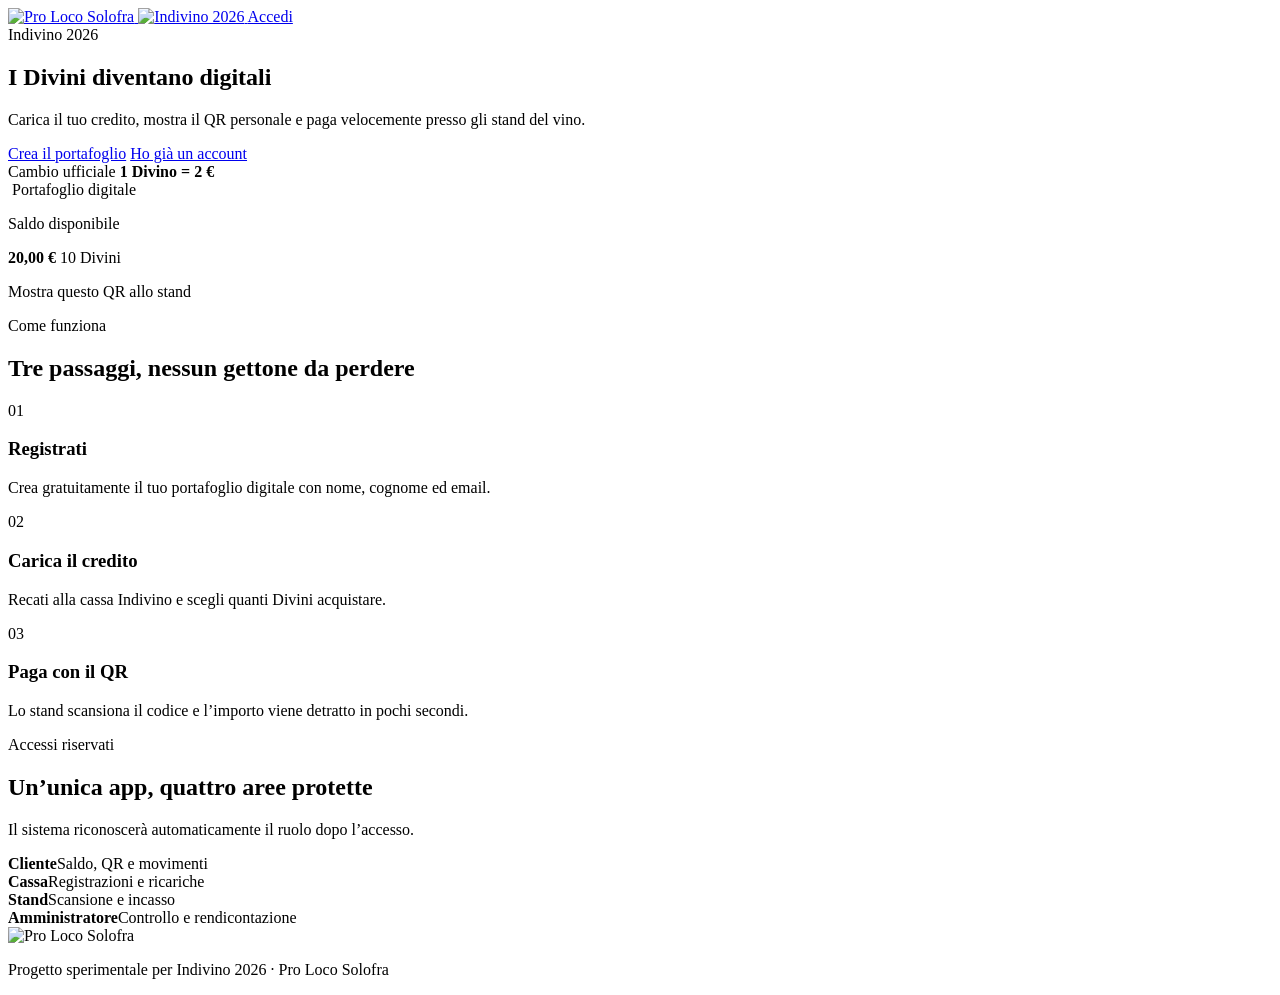
==== index.html @ 089b8d5a "Add files via upload" ====
<!doctype html>
<html lang="it">
<head>
  <meta charset="utf-8">
  <meta name="viewport" content="width=device-width, initial-scale=1">
  <meta name="theme-color" content="#3b1018">
  <meta name="description" content="I Divini Digitali - il portafoglio elettronico ufficiale di Indivino 2026">
  <link rel="manifest" href="manifest.json">
  <link rel="icon" href="images/icon-192.png">
  <link rel="stylesheet" href="css/style.css">
  <title>I Divini Digitali | Indivino 2026</title>
</head>
<body>
  <header class="site-header">
    <a class="brand" href="index.html" aria-label="Torna alla pagina iniziale">
      <img class="brand-logo brand-logo--proloco" src="images/logo-proloco-solofra.png" alt="Pro Loco Solofra">
      <span class="brand-divider" aria-hidden="true"></span>
      <img class="brand-logo brand-logo--indivino" src="images/logo-indivino-2026.png" alt="Indivino 2026">
    </a>
    <a class="button button--ghost button--small" href="login.html">Accedi</a>
  </header>

  <main>
    <section class="hero">
      <div class="hero__content">
        <span class="eyebrow">Indivino 2026</span>
        <h1>I Divini diventano digitali</h1>
        <p class="hero__lead">
          Carica il tuo credito, mostra il QR personale e paga velocemente
          presso gli stand del vino.
        </p>
        <div class="hero__actions">
          <a class="button button--primary" href="registrazione.html">Crea il portafoglio</a>
          <a class="button button--secondary" href="login.html">Ho già un account</a>
        </div>
        <div class="conversion-card" aria-label="Valore del Divino">
          <span class="conversion-card__label">Cambio ufficiale</span>
          <strong>1 Divino = 2 €</strong>
        </div>
      </div>

      <div class="phone-preview" aria-label="Anteprima del portafoglio digitale">
        <div class="phone-preview__top">
          <img src="images/logo-indivino-2026.png" alt="">
          <span>Portafoglio digitale</span>
        </div>
        <p class="muted">Saldo disponibile</p>
        <strong class="wallet-amount">20,00 €</strong>
        <span class="wallet-divini">10 Divini</span>
        <div class="qr-placeholder" aria-label="QR dimostrativo">
          <div class="qr-grid"></div>
        </div>
        <p class="phone-preview__hint">Mostra questo QR allo stand</p>
      </div>
    </section>

    <section class="features section">
      <div>
        <span class="eyebrow">Come funziona</span>
        <h2>Tre passaggi, nessun gettone da perdere</h2>
      </div>
      <div class="feature-grid">
        <article class="feature-card">
          <span class="feature-number">01</span>
          <h3>Registrati</h3>
          <p>Crea gratuitamente il tuo portafoglio digitale con nome, cognome ed email.</p>
        </article>
        <article class="feature-card">
          <span class="feature-number">02</span>
          <h3>Carica il credito</h3>
          <p>Recati alla cassa Indivino e scegli quanti Divini acquistare.</p>
        </article>
        <article class="feature-card">
          <span class="feature-number">03</span>
          <h3>Paga con il QR</h3>
          <p>Lo stand scansiona il codice e l’importo viene detratto in pochi secondi.</p>
        </article>
      </div>
    </section>

    <section class="role-section section">
      <div class="role-section__intro">
        <span class="eyebrow">Accessi riservati</span>
        <h2>Un’unica app, quattro aree protette</h2>
        <p>Il sistema riconoscerà automaticamente il ruolo dopo l’accesso.</p>
      </div>
      <div class="role-grid">
        <article><strong>Cliente</strong><span>Saldo, QR e movimenti</span></article>
        <article><strong>Cassa</strong><span>Registrazioni e ricariche</span></article>
        <article><strong>Stand</strong><span>Scansione e incasso</span></article>
        <article><strong>Amministratore</strong><span>Controllo e rendicontazione</span></article>
      </div>
    </section>
  </main>

  <footer>
    <img src="images/logo-proloco-solofra.png" alt="Pro Loco Solofra">
    <p>Progetto sperimentale per Indivino 2026 · Pro Loco Solofra</p>
  </footer>

  <script src="js/app.js"></script>
</body>
</html>
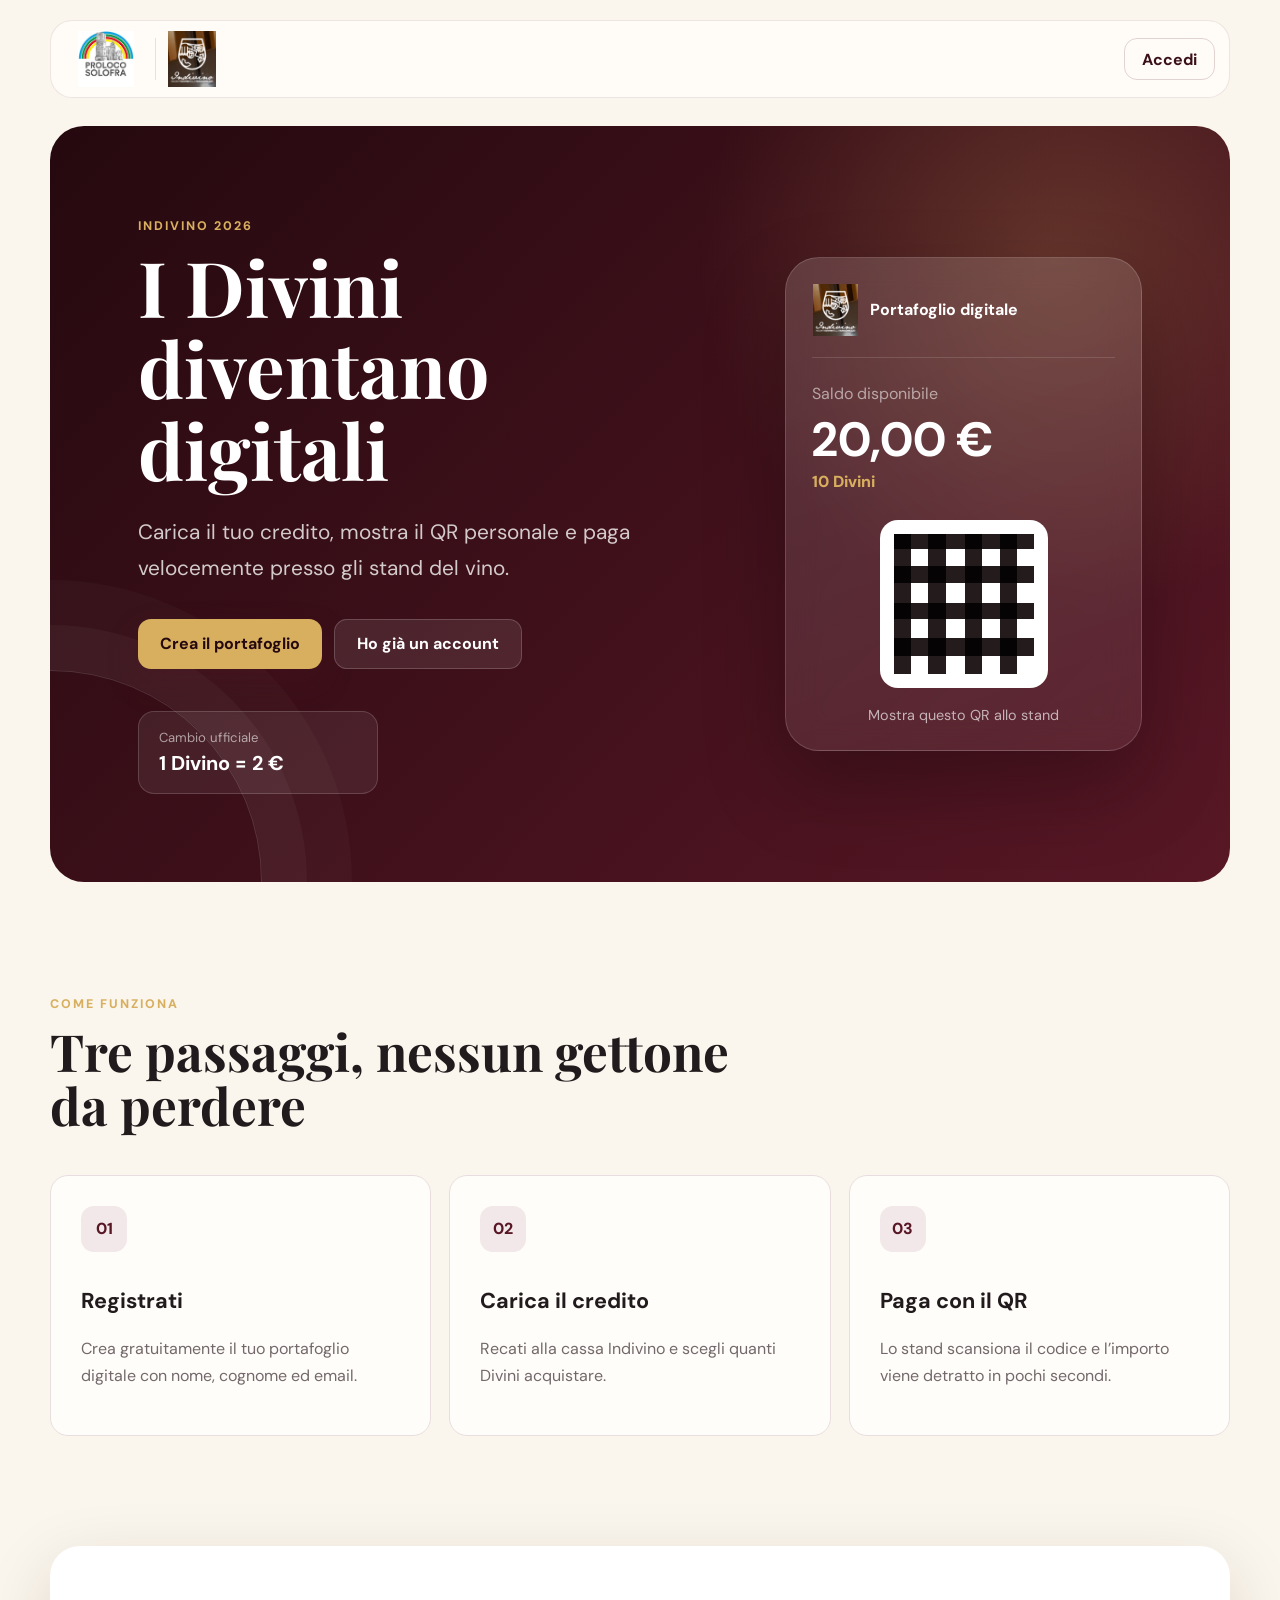
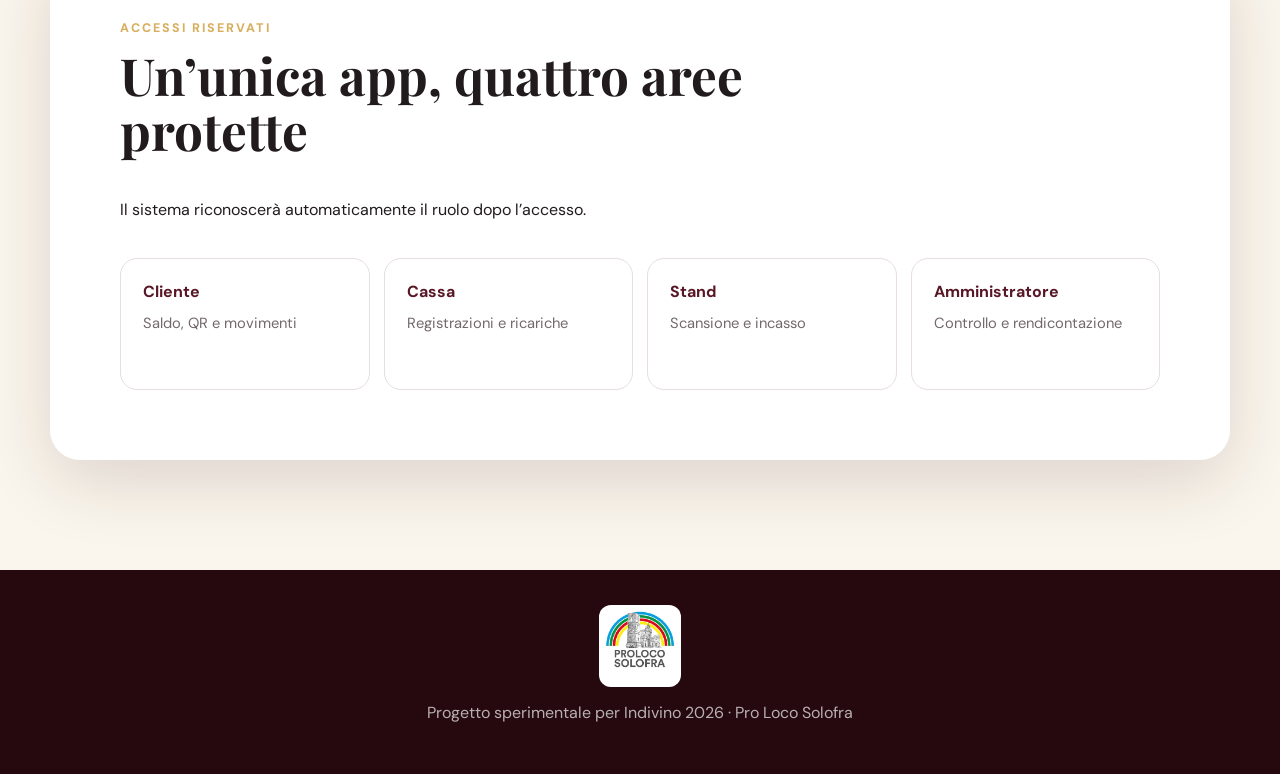
==== commit 8237d711: "Add files via upload" ====
--- a/index.html
+++ b/index.html
@@ -12,12 +12,12 @@
 </head>
 <body>
   <header class="site-header">
-    <a class="brand" href="index.html" aria-label="Torna alla pagina iniziale">
+    <a class="brand" href="/" aria-label="Torna alla pagina iniziale">
       <img class="brand-logo brand-logo--proloco" src="images/logo-proloco-solofra.png" alt="Pro Loco Solofra">
       <span class="brand-divider" aria-hidden="true"></span>
       <img class="brand-logo brand-logo--indivino" src="images/logo-indivino-2026.png" alt="Indivino 2026">
     </a>
-    <a class="button button--ghost button--small" href="login.html">Accedi</a>
+    <a class="button button--ghost button--small" href="/login">Accedi</a>
   </header>
 
   <main>
@@ -30,8 +30,8 @@
           presso gli stand del vino.
         </p>
         <div class="hero__actions">
-          <a class="button button--primary" href="registrazione.html">Crea il portafoglio</a>
-          <a class="button button--secondary" href="login.html">Ho già un account</a>
+          <a class="button button--primary" href="/registrazione">Crea il portafoglio</a>
+          <a class="button button--secondary" href="/login">Ho già un account</a>
         </div>
         <div class="conversion-card" aria-label="Valore del Divino">
           <span class="conversion-card__label">Cambio ufficiale</span>
--- a/css/style.css
+++ b/css/style.css
@@ -0,0 +1,623 @@
+@import url('https://fonts.googleapis.com/css2?family=DM+Sans:wght@400;500;600;700&family=Playfair+Display:wght@700&display=swap');
+
+:root {
+  --wine-950: #25090f;
+  --wine-900: #3b1018;
+  --wine-800: #581725;
+  --wine-700: #762339;
+  --gold: #d8af5f;
+  --cream: #fbf6ed;
+  --paper: #fffdf9;
+  --ink: #221b1d;
+  --muted: #73686b;
+  --line: #e8dedf;
+  --success: #16744b;
+  --shadow: 0 22px 70px rgba(37, 9, 15, .14);
+  --radius-lg: 28px;
+  --radius-md: 18px;
+}
+
+* { box-sizing: border-box; }
+
+html { scroll-behavior: smooth; }
+
+body {
+  margin: 0;
+  min-height: 100vh;
+  color: var(--ink);
+  background: var(--cream);
+  font-family: "DM Sans", system-ui, sans-serif;
+}
+
+a { color: inherit; }
+
+img { display: block; max-width: 100%; }
+
+h1, h2, h3, p { margin-top: 0; }
+
+h1, h2 {
+  font-family: "Playfair Display", Georgia, serif;
+  line-height: 1.06;
+}
+
+h1 { font-size: clamp(2.5rem, 6vw, 5.6rem); margin-bottom: 24px; }
+
+h2 { font-size: clamp(2rem, 4vw, 3.5rem); }
+
+button, input { font: inherit; }
+
+.site-header {
+  width: min(1180px, calc(100% - 32px));
+  margin: 20px auto 0;
+  min-height: 76px;
+  display: flex;
+  align-items: center;
+  justify-content: space-between;
+  padding: 10px 14px 10px 18px;
+  background: rgba(255, 253, 249, .88);
+  border: 1px solid rgba(88, 23, 37, .1);
+  border-radius: 22px;
+  backdrop-filter: blur(14px);
+  position: relative;
+  z-index: 5;
+}
+
+.brand {
+  display: flex;
+  align-items: center;
+  gap: 12px;
+  text-decoration: none;
+}
+
+.brand-logo--proloco { width: 74px; height: 56px; object-fit: contain; }
+.brand-logo--indivino { width: 48px; height: 56px; object-fit: contain; }
+.brand-divider { width: 1px; height: 42px; background: var(--line); }
+
+.button {
+  border: 0;
+  border-radius: 13px;
+  min-height: 50px;
+  padding: 0 22px;
+  display: inline-flex;
+  align-items: center;
+  justify-content: center;
+  gap: 8px;
+  font-weight: 700;
+  text-decoration: none;
+  cursor: pointer;
+  transition: transform .18s ease, box-shadow .18s ease, background .18s ease;
+}
+
+.button:hover { transform: translateY(-2px); }
+
+.button--primary {
+  color: white;
+  background: var(--wine-800);
+  box-shadow: 0 14px 32px rgba(88, 23, 37, .22);
+}
+
+.button--primary:hover { background: var(--wine-700); }
+
+.button--secondary {
+  color: var(--wine-900);
+  background: white;
+  border: 1px solid var(--line);
+}
+
+.button--ghost {
+  color: var(--wine-900);
+  background: transparent;
+  border: 1px solid rgba(88, 23, 37, .18);
+}
+
+.button--small { min-height: 42px; padding: 0 17px; }
+.button--full { width: 100%; }
+
+.hero {
+  width: min(1180px, calc(100% - 32px));
+  margin: 28px auto 0;
+  min-height: 720px;
+  padding: clamp(36px, 7vw, 88px);
+  border-radius: 34px;
+  color: white;
+  background:
+    radial-gradient(circle at 85% 18%, rgba(216,175,95,.22), transparent 30%),
+    linear-gradient(135deg, var(--wine-950), var(--wine-800));
+  display: grid;
+  grid-template-columns: minmax(0, 1.15fr) minmax(310px, .75fr);
+  align-items: center;
+  gap: clamp(40px, 8vw, 100px);
+  overflow: hidden;
+  position: relative;
+}
+
+.hero::before {
+  content: "";
+  position: absolute;
+  width: 420px;
+  height: 420px;
+  left: -210px;
+  bottom: -210px;
+  border: 1px solid rgba(255,255,255,.15);
+  border-radius: 50%;
+  box-shadow: 0 0 0 45px rgba(255,255,255,.035), 0 0 0 90px rgba(255,255,255,.025);
+}
+
+.hero__content { position: relative; z-index: 1; }
+
+.hero__lead {
+  max-width: 650px;
+  color: rgba(255,255,255,.78);
+  font-size: clamp(1.05rem, 2vw, 1.3rem);
+  line-height: 1.7;
+}
+
+.eyebrow {
+  display: inline-block;
+  margin-bottom: 12px;
+  color: var(--gold);
+  font-size: .78rem;
+  font-weight: 800;
+  letter-spacing: .16em;
+  text-transform: uppercase;
+}
+
+.hero__actions {
+  display: flex;
+  gap: 12px;
+  flex-wrap: wrap;
+  margin-top: 34px;
+}
+
+.hero .button--primary { background: var(--gold); color: var(--wine-950); }
+.hero .button--secondary { background: rgba(255,255,255,.09); color: white; border-color: rgba(255,255,255,.18); }
+
+.conversion-card {
+  margin-top: 42px;
+  width: fit-content;
+  min-width: 240px;
+  padding: 17px 20px;
+  border: 1px solid rgba(255,255,255,.16);
+  border-radius: 16px;
+  background: rgba(255,255,255,.07);
+}
+
+.conversion-card__label {
+  display: block;
+  margin-bottom: 4px;
+  color: rgba(255,255,255,.58);
+  font-size: .82rem;
+}
+
+.conversion-card strong { font-size: 1.25rem; }
+
+.phone-preview {
+  width: min(360px, 100%);
+  justify-self: end;
+  padding: 26px;
+  border: 1px solid rgba(255,255,255,.16);
+  border-radius: 34px;
+  background: linear-gradient(160deg, rgba(255,255,255,.15), rgba(255,255,255,.07));
+  box-shadow: 0 35px 80px rgba(0,0,0,.26);
+  backdrop-filter: blur(16px);
+}
+
+.phone-preview__top {
+  display: flex;
+  align-items: center;
+  gap: 12px;
+  padding-bottom: 21px;
+  margin-bottom: 25px;
+  border-bottom: 1px solid rgba(255,255,255,.13);
+}
+
+.phone-preview__top img { width: 46px; height: 52px; object-fit: contain; }
+.phone-preview__top span { font-weight: 700; }
+.muted { color: rgba(255,255,255,.55); margin-bottom: 4px; }
+.wallet-amount { display: block; font-size: 3rem; }
+.wallet-divini { color: var(--gold); font-weight: 800; }
+
+.qr-placeholder {
+  width: 168px;
+  height: 168px;
+  margin: 28px auto 18px;
+  padding: 14px;
+  border-radius: 18px;
+  background: white;
+}
+
+.qr-grid {
+  width: 100%;
+  height: 100%;
+  background:
+    linear-gradient(90deg, #241b1d 12%, transparent 12% 24%, #241b1d 24% 37%, transparent 37% 51%, #241b1d 51% 63%, transparent 63% 76%, #241b1d 76% 88%, transparent 88%),
+    linear-gradient(#241b1d 11%, transparent 11% 23%, #241b1d 23% 35%, transparent 35% 49%, #241b1d 49% 61%, transparent 61% 74%, #241b1d 74% 87%, transparent 87%);
+  background-blend-mode: multiply;
+}
+
+.phone-preview__hint { margin: 0; text-align: center; color: rgba(255,255,255,.65); font-size: .9rem; }
+
+.section {
+  width: min(1180px, calc(100% - 32px));
+  margin: 110px auto;
+}
+
+.features > div:first-child { max-width: 730px; }
+
+.feature-grid {
+  display: grid;
+  grid-template-columns: repeat(3, 1fr);
+  gap: 18px;
+  margin-top: 40px;
+}
+
+.feature-card {
+  min-height: 260px;
+  padding: 30px;
+  background: var(--paper);
+  border: 1px solid var(--line);
+  border-radius: var(--radius-md);
+}
+
+.feature-number {
+  display: inline-flex;
+  width: 46px;
+  height: 46px;
+  align-items: center;
+  justify-content: center;
+  margin-bottom: 35px;
+  color: var(--wine-800);
+  background: #f2e7e9;
+  border-radius: 13px;
+  font-weight: 800;
+}
+
+.feature-card h3 { font-size: 1.35rem; }
+.feature-card p { color: var(--muted); line-height: 1.65; }
+
+.role-section {
+  padding: clamp(30px, 6vw, 70px);
+  border-radius: 30px;
+  background: white;
+  box-shadow: var(--shadow);
+}
+
+.role-section__intro { max-width: 650px; }
+
+.role-grid {
+  display: grid;
+  grid-template-columns: repeat(4, 1fr);
+  gap: 14px;
+  margin-top: 38px;
+}
+
+.role-grid article {
+  min-height: 132px;
+  padding: 22px;
+  border: 1px solid var(--line);
+  border-radius: 17px;
+}
+
+.role-grid strong { display: block; margin-bottom: 10px; color: var(--wine-800); }
+.role-grid span { color: var(--muted); font-size: .92rem; }
+
+footer {
+  min-height: 180px;
+  margin-top: 100px;
+  padding: 35px 20px;
+  color: rgba(255,255,255,.68);
+  background: var(--wine-950);
+  display: flex;
+  flex-direction: column;
+  align-items: center;
+  justify-content: center;
+  text-align: center;
+}
+
+footer img {
+  width: 82px;
+  margin-bottom: 15px;
+  background: white;
+  border-radius: 12px;
+  padding: 6px;
+}
+
+/* Auth */
+.auth-page { background: var(--wine-950); }
+
+.auth-layout {
+  min-height: 100vh;
+  display: grid;
+  grid-template-columns: .9fr 1.1fr;
+}
+
+.auth-brand {
+  padding: clamp(28px, 6vw, 80px);
+  color: white;
+  background:
+    radial-gradient(circle at 20% 80%, rgba(216,175,95,.20), transparent 30%),
+    var(--wine-950);
+  display: flex;
+  flex-direction: column;
+  justify-content: center;
+}
+
+.auth-brand h1 { font-size: clamp(2.6rem, 5vw, 4.8rem); }
+.auth-brand p { max-width: 520px; color: rgba(255,255,255,.65); font-size: 1.1rem; line-height: 1.65; }
+
+.auth-logos {
+  display: flex;
+  align-items: center;
+  gap: 22px;
+  margin: 60px 0;
+}
+
+.auth-logos img:first-child {
+  width: 140px;
+  padding: 8px;
+  border-radius: 12px;
+  background: white;
+}
+
+.auth-logos img:last-child { width: 84px; }
+
+.back-link {
+  position: absolute;
+  top: 30px;
+  color: rgba(255,255,255,.72);
+  text-decoration: none;
+}
+
+.auth-card {
+  padding: clamp(24px, 6vw, 80px);
+  background: var(--cream);
+  display: flex;
+  align-items: center;
+  justify-content: center;
+}
+
+.auth-card form {
+  width: min(520px, 100%);
+  padding: clamp(25px, 5vw, 48px);
+  background: white;
+  border: 1px solid var(--line);
+  border-radius: var(--radius-lg);
+  box-shadow: var(--shadow);
+}
+
+.form-heading { margin-bottom: 30px; }
+.form-heading h2 { margin-bottom: 8px; font-size: 2.3rem; }
+.form-heading p { margin-bottom: 0; color: var(--muted); }
+
+label {
+  display: block;
+  margin: 18px 0 8px;
+  font-size: .9rem;
+  font-weight: 800;
+}
+
+input[type="text"],
+input[type="email"],
+input[type="password"] {
+  width: 100%;
+  height: 54px;
+  padding: 0 15px;
+  color: var(--ink);
+  background: #fff;
+  border: 1px solid #d9cdcf;
+  border-radius: 12px;
+  outline: none;
+}
+
+input:focus {
+  border-color: var(--wine-700);
+  box-shadow: 0 0 0 4px rgba(118,35,57,.09);
+}
+
+.password-field { position: relative; }
+.password-field input { padding-right: 82px; }
+
+.password-toggle {
+  position: absolute;
+  right: 8px;
+  top: 8px;
+  height: 38px;
+  color: var(--wine-800);
+  background: transparent;
+  border: 0;
+  font-weight: 800;
+  cursor: pointer;
+}
+
+.form-row {
+  display: grid;
+  grid-template-columns: 1fr 1fr;
+  gap: 13px;
+}
+
+.field-help { margin: 7px 0 0; color: var(--muted); font-size: .82rem; }
+
+.check-row {
+  display: flex;
+  gap: 10px;
+  align-items: flex-start;
+  margin: 24px 0;
+  font-weight: 500;
+  line-height: 1.45;
+}
+
+.check-row input { margin-top: 4px; accent-color: var(--wine-700); }
+
+.form-message {
+  display: none;
+  margin: 16px 0;
+  padding: 12px 14px;
+  border-radius: 10px;
+  font-size: .9rem;
+}
+
+.form-message.is-visible { display: block; }
+.form-message.is-error { color: #8e1f2e; background: #fdecef; }
+.form-message.is-info { color: #4f421d; background: #fff6d8; }
+
+.auth-switch { margin: 22px 0 0; text-align: center; color: var(--muted); }
+.auth-switch a { color: var(--wine-700); font-weight: 800; }
+
+/* Dashboard */
+.dashboard-page { background: #f5efeb; }
+
+.dashboard-header {
+  min-height: 74px;
+  padding: 10px max(18px, calc((100vw - 1120px)/2));
+  background: var(--wine-950);
+  display: flex;
+  align-items: center;
+  justify-content: space-between;
+}
+
+.dashboard-brand {
+  display: flex;
+  align-items: center;
+  gap: 12px;
+  color: white;
+  text-decoration: none;
+  font-weight: 800;
+}
+
+.dashboard-brand img { width: 48px; height: 52px; object-fit: contain; }
+.dashboard-header .button--ghost { color: white; border-color: rgba(255,255,255,.25); }
+
+.dashboard-shell {
+  width: min(1120px, calc(100% - 32px));
+  margin: 45px auto 80px;
+}
+
+.welcome-row {
+  display: flex;
+  align-items: flex-end;
+  justify-content: space-between;
+  margin-bottom: 30px;
+}
+
+.welcome-row h1 { margin: 0; font-size: clamp(2.5rem, 5vw, 4rem); }
+
+.status-badge, .demo-chip {
+  padding: 8px 12px;
+  color: var(--success);
+  background: #e8f6ef;
+  border-radius: 999px;
+  font-size: .8rem;
+  font-weight: 800;
+}
+
+.wallet-card {
+  min-height: 250px;
+  padding: clamp(26px, 5vw, 52px);
+  color: white;
+  background:
+    radial-gradient(circle at 85% 25%, rgba(216,175,95,.28), transparent 31%),
+    linear-gradient(135deg, var(--wine-950), var(--wine-700));
+  border-radius: 29px;
+  box-shadow: var(--shadow);
+  display: flex;
+  align-items: center;
+  justify-content: space-between;
+  overflow: hidden;
+}
+
+.wallet-card p { margin-bottom: 4px; color: rgba(255,255,255,.62); }
+.wallet-card strong { display: block; font-size: clamp(3rem, 7vw, 5rem); line-height: 1; }
+.wallet-card span { display: inline-block; margin-top: 15px; color: var(--gold); font-size: 1.2rem; font-weight: 800; }
+.wallet-card__logo img { width: 118px; filter: drop-shadow(0 15px 22px rgba(0,0,0,.2)); }
+
+.dashboard-grid {
+  margin-top: 24px;
+  display: grid;
+  grid-template-columns: .82fr 1.18fr;
+  gap: 24px;
+}
+
+.panel {
+  padding: 28px;
+  background: white;
+  border: 1px solid var(--line);
+  border-radius: 22px;
+}
+
+.panel-heading {
+  display: flex;
+  align-items: flex-start;
+  justify-content: space-between;
+  gap: 12px;
+}
+
+.panel-heading h2 { margin-bottom: 0; font-size: 2rem; }
+
+.qr-placeholder--large { width: 210px; height: 210px; border: 1px solid var(--line); }
+.qr-panel > p { color: var(--muted); line-height: 1.55; text-align: center; }
+
+.movement-list { margin-top: 24px; }
+
+.movement {
+  padding: 18px 0;
+  border-bottom: 1px solid var(--line);
+  display: flex;
+  align-items: center;
+  justify-content: space-between;
+  gap: 16px;
+}
+
+.movement:last-child { border-bottom: 0; }
+.movement strong, .movement span { display: block; }
+.movement span { margin-top: 4px; color: var(--muted); font-size: .84rem; }
+.movement b { white-space: nowrap; }
+.movement .positive { color: var(--success); }
+
+.demo-notice {
+  margin-top: 24px;
+  padding: 17px 20px;
+  color: #5f4f1c;
+  background: #fff4cf;
+  border: 1px solid #efdfa7;
+  border-radius: 15px;
+  line-height: 1.5;
+}
+
+@media (max-width: 900px) {
+  .hero { grid-template-columns: 1fr; min-height: auto; }
+  .phone-preview { justify-self: start; }
+  .feature-grid, .role-grid { grid-template-columns: 1fr 1fr; }
+  .auth-layout { grid-template-columns: 1fr; }
+  .auth-brand { min-height: 500px; }
+  .auth-card { min-height: 650px; }
+  .dashboard-grid { grid-template-columns: 1fr; }
+}
+
+@media (max-width: 600px) {
+  .site-header { min-height: 68px; }
+  .brand-logo--proloco { width: 58px; height: 46px; }
+  .brand-logo--indivino { width: 39px; height: 46px; }
+  .site-header .button { min-height: 39px; padding: 0 13px; }
+
+  .hero { padding: 38px 24px; border-radius: 25px; }
+  .hero__actions { flex-direction: column; }
+  .hero__actions .button { width: 100%; }
+  .phone-preview { padding: 22px; border-radius: 25px; }
+
+  .section { margin-top: 75px; margin-bottom: 75px; }
+  .feature-grid, .role-grid { grid-template-columns: 1fr; }
+  .role-section { padding: 30px 22px; }
+
+  .auth-brand { min-height: 440px; padding-top: 90px; }
+  .auth-logos { margin: 28px 0 45px; }
+  .auth-logos img:first-child { width: 105px; }
+  .auth-logos img:last-child { width: 66px; }
+  .auth-card { padding: 22px 16px; }
+  .auth-card form { padding: 28px 20px; }
+  .form-row { grid-template-columns: 1fr; gap: 0; }
+
+  .welcome-row { align-items: flex-start; flex-direction: column; gap: 18px; }
+  .wallet-card { align-items: flex-start; }
+  .wallet-card__logo img { width: 75px; }
+  .panel { padding: 23px 18px; }
+}
